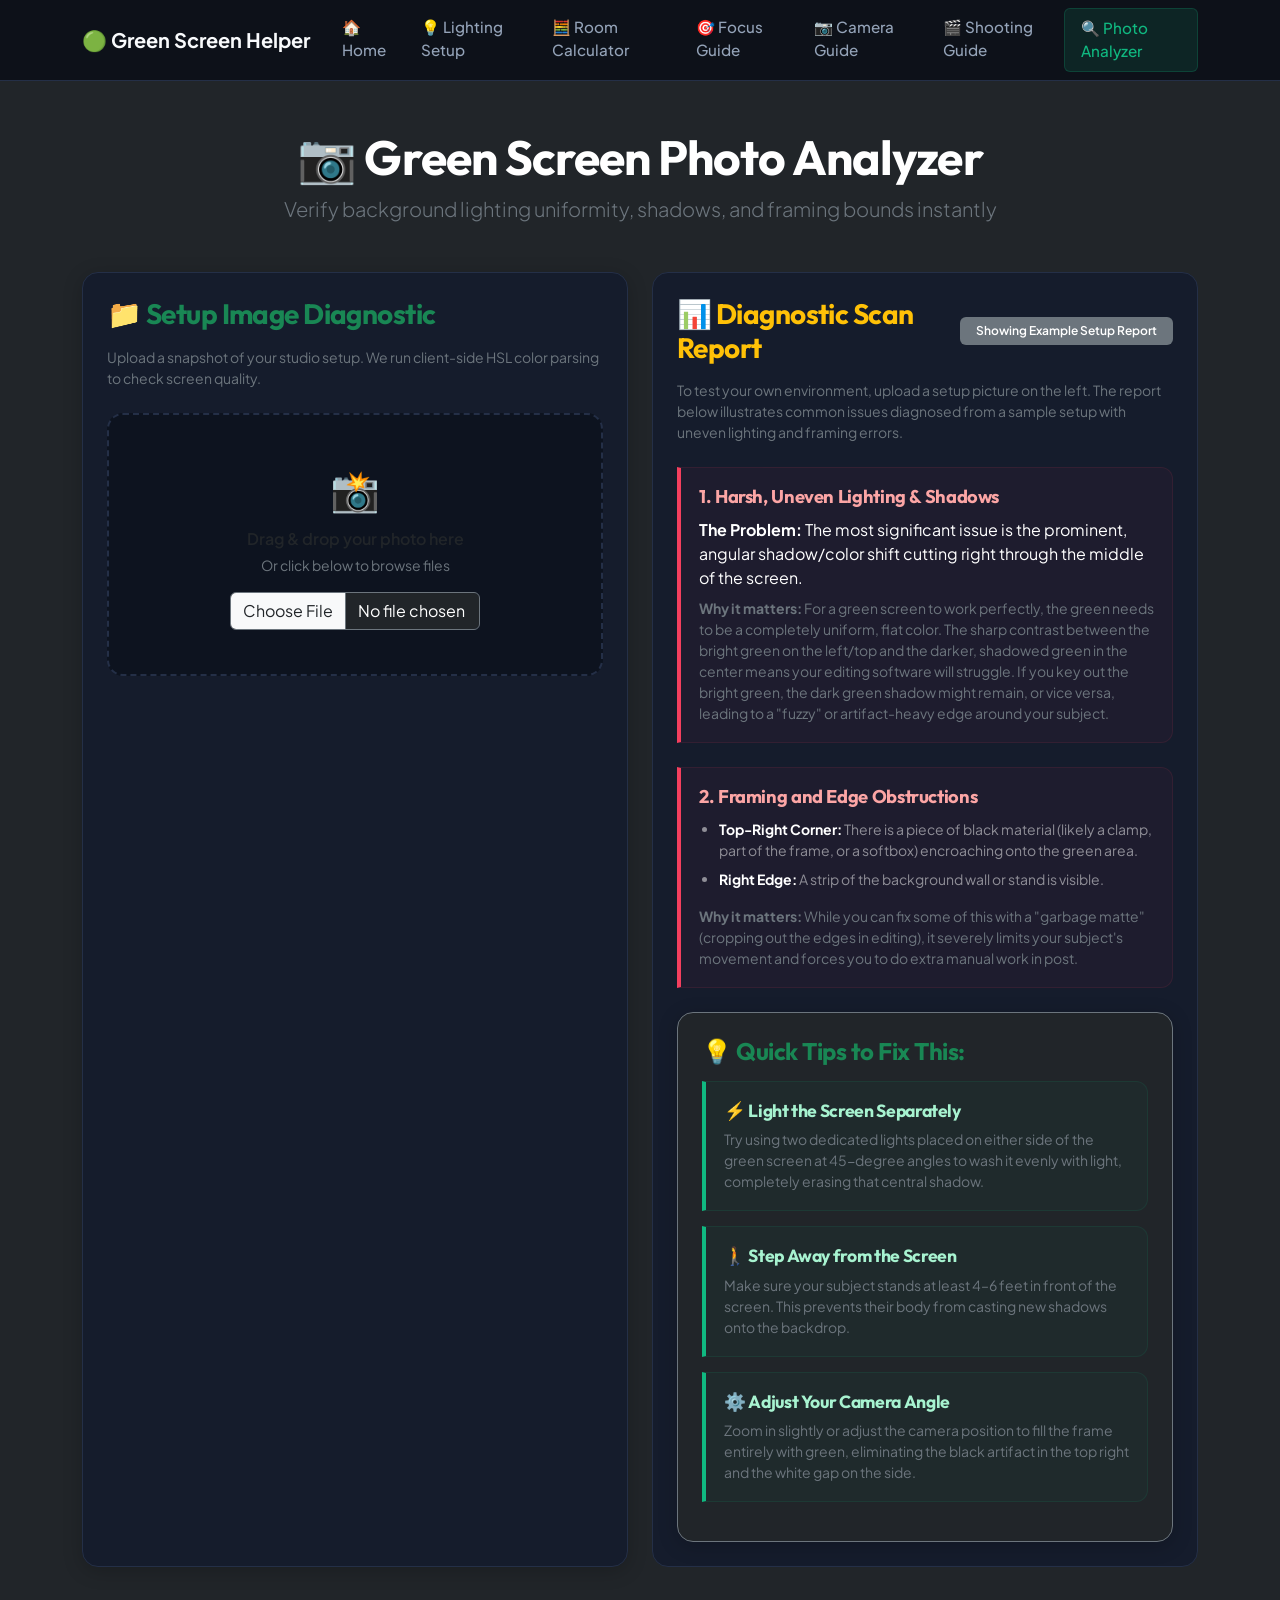
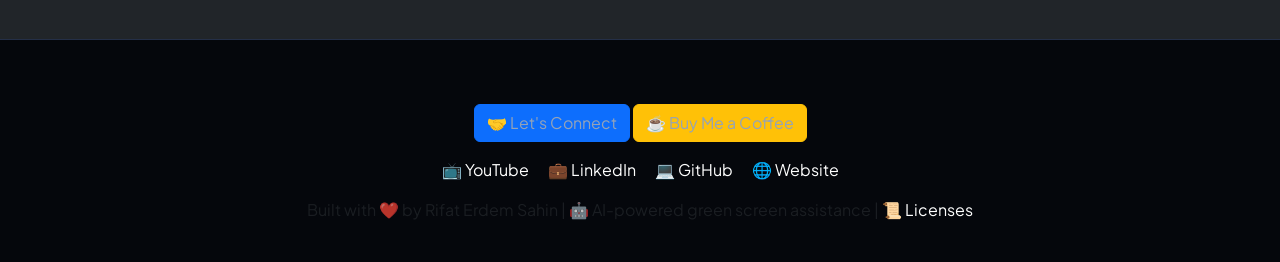
==== analyzer.html @ 289bd5f1 "feat: add separate green screen photo analyzer page with detailed diagnostic checks" ====
<!DOCTYPE html>
<html lang="en">
<head>
    <meta charset="UTF-8">
    <meta name="viewport" content="width=device-width, initial-scale=1.0">
    <title>Client-Side Green Screen Photo Analyzer | Green Screen Helper</title>
    <meta name="description" content="Upload a photo of your green screen setup. Run a client-side scan to detect wrinkles, shadows, hotspots, and framing edge obstructions with instant visual feedback and step-by-step tips.">
    <link rel="icon" type="image/svg+xml" href="favicon.svg">
    <!-- Bootstrap CSS -->
    <link href="https://cdn.jsdelivr.net/npm/bootstrap@5.3.0/dist/css/bootstrap.min.css" rel="stylesheet">
    <link rel="stylesheet" href="style.css">
    <style>
        .analyzer-preview-box {
            background: #0d131f;
            border: 2px dashed var(--border-color);
            border-radius: 16px;
            padding: 20px;
            text-align: center;
            position: relative;
            min-height: 250px;
            display: flex;
            flex-direction: column;
            justify-content: center;
            align-items: center;
            overflow: hidden;
            transition: all 0.3s ease;
        }

        .analyzer-preview-box.dragover {
            border-color: var(--primary-neon);
            background: rgba(16, 185, 129, 0.05);
        }

        #analysis-canvas {
            max-width: 100%;
            max-height: 480px;
            border-radius: 8px;
            box-shadow: 0 8px 24px rgba(0,0,0,0.5);
            display: none;
        }

        .stat-card {
            background: rgba(21, 28, 44, 0.6);
            border: 1px solid var(--border-color);
            border-radius: 12px;
            padding: 15px;
            text-align: center;
            transition: all 0.2s ease;
        }

        .stat-card:hover {
            border-color: rgba(255, 255, 255, 0.15);
        }

        .stat-value {
            font-size: 1.75rem;
            font-weight: 700;
            font-family: 'Outfit', sans-serif;
        }

        .diagnostic-card {
            background-color: var(--bg-card);
            border: 1px solid var(--border-color);
            border-radius: 16px;
            padding: 24px;
        }

        .issue-card {
            background: rgba(244, 63, 94, 0.04);
            border-left: 4px solid var(--red-neon);
            border-radius: 0 12px 12px 0;
            padding: 18px;
            margin-bottom: 24px;
            border-top: 1px solid rgba(244, 63, 94, 0.1);
            border-right: 1px solid rgba(244, 63, 94, 0.1);
            border-bottom: 1px solid rgba(244, 63, 94, 0.1);
        }

        .issue-title {
            color: #fca5a5;
            font-weight: 700;
            font-size: 1.15rem;
            margin-bottom: 10px;
        }

        .tip-card {
            background: rgba(16, 185, 129, 0.04);
            border-left: 4px solid var(--primary-neon);
            border-radius: 0 12px 12px 0;
            padding: 18px;
            margin-bottom: 15px;
            border-top: 1px solid rgba(16, 185, 129, 0.1);
            border-right: 1px solid rgba(16, 185, 129, 0.1);
            border-bottom: 1px solid rgba(16, 185, 129, 0.1);
        }

        .tip-title {
            color: #a7f3d0;
            font-weight: 700;
            font-size: 1.1rem;
            margin-bottom: 8px;
        }

        .btn-toggle-view {
            padding: 0.4rem 0.8rem;
            font-size: 0.85rem;
            font-weight: 600;
            border-radius: 6px;
            transition: all 0.2s ease;
        }

        .legend-dot {
            width: 12px;
            height: 12px;
            border-radius: 50%;
            display: inline-block;
            margin-right: 6px;
        }
    </style>
</head>
<body class="bg-dark text-white">
    <!-- Navigation Navbar -->
    <nav class="navbar navbar-expand-lg navbar-dark navbar-custom sticky-top mb-4">
        <div class="container">
            <a class="navbar-brand fw-bold" href="index.html">
                🟢 Green Screen Helper
            </a>
            <button class="navbar-toggler" type="button" data-bs-toggle="collapse" data-bs-target="#navbarNav" aria-controls="navbarNav" aria-expanded="false" aria-label="Toggle navigation">
                <span class="navbar-toggler-icon"></span>
            </button>
            <div class="collapse navbar-collapse" id="navbarNav">
                <ul class="navbar-nav ms-auto">
                    <li class="nav-item">
                        <a class="nav-link" href="index.html">🏠 Home</a>
                    </li>
                    <li class="nav-item">
                        <a class="nav-link" href="lighting.html">💡 Lighting Setup</a>
                    </li>
                    <li class="nav-item">
                        <a class="nav-link" href="calculator.html">🧮 Room Calculator</a>
                    </li>
                    <li class="nav-item">
                        <a class="nav-link" href="camera-focus-guide.html">🎯 Focus Guide</a>
                    </li>
                    <li class="nav-item">
                        <a class="nav-link" href="camera-guide.html">📷 Camera Guide</a>
                    </li>
                    <li class="nav-item">
                        <a class="nav-link" href="shooting-guide.html">🎬 Shooting Guide</a>
                    </li>
                    <li class="nav-item">
                        <a class="nav-link active" href="analyzer.html">🔍 Photo Analyzer</a>
                    </li>
                </ul>
            </div>
        </div>
    </nav>

    <div class="container my-4">
        <div class="text-center mb-5">
            <h1 class="display-5 text-success-custom fw-bold mb-2">📷 Green Screen Photo Analyzer</h1>
            <p class="lead text-secondary">Verify background lighting uniformity, shadows, and framing bounds instantly</p>
        </div>

        <div class="row g-4">
            <!-- Left Side: Interactive Upload & Canvas Viewer -->
            <div class="col-lg-6">
                <div class="card card-custom p-4 h-100">
                    <h3 class="mb-3 text-success">📁 Setup Image Diagnostic</h3>
                    <p class="text-secondary small mb-4">Upload a snapshot of your studio setup. We run client-side HSL color parsing to check screen quality.</p>
                    
                    <!-- File Drag Area -->
                    <div class="analyzer-preview-box mb-3" id="drop-zone">
                        <div id="upload-placeholder" class="text-center p-4">
                            <span class="fs-1 d-block mb-2">📸</span>
                            <span class="d-block fw-semibold mb-1">Drag & drop your photo here</span>
                            <span class="text-secondary small d-block mb-3">Or click below to browse files</span>
                            <input class="form-control bg-dark text-white border-secondary" type="file" id="image-upload" accept="image/*" style="max-width: 250px; margin: 0 auto;">
                        </div>
                        <canvas id="analysis-canvas"></canvas>
                    </div>

                    <!-- Canvas Toggle controls -->
                    <div id="view-controls" class="d-flex justify-content-between align-items-center mb-4 p-2 bg-dark rounded border border-secondary" style="display: none !important;">
                        <span class="small text-secondary fw-semibold ps-2">Visualizer View Mode:</span>
                        <div>
                            <button class="btn btn-outline-success btn-toggle-view me-2 active" id="btn-show-overlay">🟢 Diagnostic Heatmap</button>
                            <button class="btn btn-outline-secondary btn-toggle-view" id="btn-show-original">🖼️ Raw Photo</button>
                        </div>
                    </div>

                    <!-- Map Overlay Legend -->
                    <div id="analysis-legend" class="p-3 mb-4 bg-dark rounded border border-secondary" style="display: none;">
                        <h6 class="small fw-bold text-secondary mb-2">Heatmap Overlay Legend:</h6>
                        <div class="row g-2 text-start small">
                            <div class="col-6">
                                <span class="legend-dot" style="background-color: rgba(16, 185, 129, 0.85);"></span>
                                <span>Ideal Green Screen Zone</span>
                            </div>
                            <div class="col-6">
                                <span class="legend-dot" style="background-color: #f43f5e;"></span>
                                <span>Hotspot (Overexposure)</span>
                            </div>
                            <div class="col-12">
                                <span class="legend-dot" style="background-color: #0ea5e9;"></span>
                                <span>Shadow / Wrinkle / Folds</span>
                            </div>
                        </div>
                    </div>

                    <!-- Diagnostic Numeric Cards -->
                    <div id="analysis-stats" class="row g-3" style="display: none;">
                        <div class="col-6 col-md-3">
                            <div class="stat-card">
                                <span class="d-block text-secondary small mb-1">Uniformity</span>
                                <span class="stat-value text-success" id="stat-uniformity">-%</span>
                            </div>
                        </div>
                        <div class="col-6 col-md-3">
                            <div class="stat-card">
                                <span class="d-block text-secondary small mb-1">Hotspots</span>
                                <span class="stat-value text-warning" id="stat-hotspots">-%</span>
                            </div>
                        </div>
                        <div class="col-6 col-md-3">
                            <div class="stat-card">
                                <span class="d-block text-secondary small mb-1">Shadows</span>
                                <span class="stat-value text-danger" id="stat-shadows">-%</span>
                            </div>
                        </div>
                        <div class="col-6 col-md-3">
                            <div class="stat-card">
                                <span class="d-block text-secondary small mb-1">Obstructions</span>
                                <span class="stat-value text-info" id="stat-edges">No</span>
                            </div>
                        </div>
                    </div>
                </div>
            </div>

            <!-- Right Side: Detailed Diagnostic Panel -->
            <div class="col-lg-6">
                <div class="diagnostic-card h-100">
                    <div class="d-flex justify-content-between align-items-center mb-3">
                        <h3 class="mb-0 text-warning">📊 Diagnostic Scan Report</h3>
                        <span class="badge bg-secondary px-3 py-2 fw-semibold" id="report-type-badge">Showing Example Setup Report</span>
                    </div>
                    
                    <p class="text-secondary small mb-4" id="report-status-desc">
                        To test your own environment, upload a setup picture on the left. The report below illustrates common issues diagnosed from a sample setup with uneven lighting and framing errors.
                    </p>

                    <!-- Analysis Output Container -->
                    <div id="report-output">
                        <!-- 1. Lighting Issues Section -->
                        <div class="issue-card" id="issue-lighting-container">
                            <h4 class="issue-title">1. Harsh, Uneven Lighting & Shadows</h4>
                            <p class="mb-2"><strong>The Problem:</strong> <span id="issue-lighting-desc">The most significant issue is the prominent, angular shadow/color shift cutting right through the middle of the screen.</span></p>
                            <p class="mb-0 text-secondary small">
                                <strong>Why it matters:</strong> For a green screen to work perfectly, the green needs to be a completely uniform, flat color. The sharp contrast between the bright green on the left/top and the darker, shadowed green in the center means your editing software will struggle. If you key out the bright green, the dark green shadow might remain, or vice versa, leading to a "fuzzy" or artifact-heavy edge around your subject.
                            </p>
                        </div>

                        <!-- 2. Framing & Edge Issues Section -->
                        <div class="issue-card" id="issue-framing-container">
                            <h4 class="issue-title">2. Framing and Edge Obstructions</h4>
                            <ul class="mb-3 small text-white-50" style="padding-left: 1.25rem;" id="issue-framing-list">
                                <li class="mb-2"><strong class="text-white">Top-Right Corner:</strong> There is a piece of black material (likely a clamp, part of the frame, or a softbox) encroaching onto the green area.</li>
                                <li><strong class="text-white">Right Edge:</strong> A strip of the background wall or stand is visible.</li>
                            </ul>
                            <p class="mb-0 text-secondary small">
                                <strong>Why it matters:</strong> While you can fix some of this with a "garbage matte" (cropping out the edges in editing), it severely limits your subject's movement and forces you to do extra manual work in post.
                            </p>
                        </div>

                        <!-- 3. Corrective Tips Section -->
                        <div class="card card-custom p-4 bg-dark border-secondary">
                            <h4 class="text-success mb-3">💡 Quick Tips to Fix This:</h4>
                            
                            <div class="tip-card">
                                <h5 class="tip-title">⚡ Light the Screen Separately</h5>
                                <p class="mb-0 text-secondary small">
                                    Try using two dedicated lights placed on either side of the green screen at 45-degree angles to wash it evenly with light, completely erasing that central shadow.
                                </p>
                            </div>

                            <div class="tip-card">
                                <h5 class="tip-title">🚶 Step Away from the Screen</h5>
                                <p class="mb-0 text-secondary small">
                                    Make sure your subject stands at least 4–6 feet in front of the screen. This prevents their body from casting new shadows onto the backdrop.
                                </p>
                            </div>

                            <div class="tip-card">
                                <h5 class="tip-title">⚙️ Adjust Your Camera Angle</h5>
                                <p class="mb-0 text-secondary small">
                                    Zoom in slightly or adjust the camera position to fill the frame entirely with green, eliminating the black artifact in the top right and the white gap on the side.
                                </p>
                            </div>
                        </div>
                    </div>
                </div>
            </div>
        </div>
    </div>

    <!-- Footer -->
    <footer class="footer-custom mt-5">
        <div class="container text-center">
            <div class="support-buttons my-3">
                <a href="https://www.linkedin.com/in/rifaterdemsahin/" target="_blank" class="btn btn-primary">🤝 Let's Connect</a>
                <a href="https://buymeacoffee.com/rifaterdemsahin" target="_blank" class="btn btn-warning">☕ Buy Me a Coffee</a>
            </div>
            <div class="social-links my-3">
                <a href="https://www.youtube.com/@RifatErdemSahin" target="_blank" class="social-link text-white mx-2">📺 YouTube</a>
                <a href="https://www.linkedin.com/in/rifaterdemsahin/" target="_blank" class="social-link text-white mx-2">💼 LinkedIn</a>
                <a href="https://github.com/rifaterdemsahin/" target="_blank" class="social-link text-white mx-2">💻 GitHub</a>
                <a href="https://hello.rifaterdemsahin.com" target="_blank" class="social-link text-white mx-2">🌐 Website</a>
            </div>
            <p class="text-muted">Built with ❤️ by Rifat Erdem Sahin | 🤖 AI-powered green screen assistance | <a href="licenses.html" class="text-white">📜 Licenses</a></p>
        </div>
    </footer>

    <!-- Bootstrap JS -->
    <script src="https://cdn.jsdelivr.net/npm/bootstrap@5.3.0/dist/js/bootstrap.bundle.min.js"></script>

    <script>
        const dropZone = document.getElementById('drop-zone');
        const imageUpload = document.getElementById('image-upload');
        const canvas = document.getElementById('analysis-canvas');
        const placeholder = document.getElementById('upload-placeholder');
        
        const viewControls = document.getElementById('view-controls');
        const btnShowOverlay = document.getElementById('btn-show-overlay');
        const btnShowOriginal = document.getElementById('btn-show-original');
        const legendContainer = document.getElementById('analysis-legend');
        const statsContainer = document.getElementById('analysis-stats');

        const statUniformity = document.getElementById('stat-uniformity');
        const statHotspots = document.getElementById('stat-hotspots');
        const statShadows = document.getElementById('stat-shadows');
        const statEdges = document.getElementById('stat-edges');

        const reportTypeBadge = document.getElementById('report-type-badge');
        const reportStatusDesc = document.getElementById('report-status-desc');
        const issueLightingContainer = document.getElementById('issue-lighting-container');
        const issueLightingDesc = document.getElementById('issue-lighting-desc');
        const issueFramingContainer = document.getElementById('issue-framing-container');
        const issueFramingList = document.getElementById('issue-framing-list');

        let rawImage = null; // Store original uploaded Image object
        let heatmapImageData = null; // Store computed heatmap pixels
        let originalImageData = null; // Store computed original pixels
        let activeViewMode = 'overlay'; // 'overlay' or 'original'

        // Drag & Drop event bindings
        ['dragenter', 'dragover'].forEach(eventName => {
            dropZone.addEventListener(eventName, (e) => {
                e.preventDefault();
                dropZone.classList.add('dragover');
            }, false);
        });

        ['dragleave', 'drop'].forEach(eventName => {
            dropZone.addEventListener(eventName, (e) => {
                e.preventDefault();
                dropZone.classList.remove('dragover');
            }, false);
        });

        dropZone.addEventListener('drop', (e) => {
            const dt = e.dataTransfer;
            const files = dt.files;
            if (files.length > 0) {
                imageUpload.files = files;
                handleImageFile(files[0]);
            }
        });

        imageUpload.addEventListener('change', (e) => {
            if (e.target.files.length > 0) {
                handleImageFile(e.target.files[0]);
            }
        });

        function handleImageFile(file) {
            if (!file) return;
            const reader = new FileReader();
            reader.onload = function(event) {
                rawImage = new Image();
                rawImage.onload = function() {
                    processUploadedImage();
                };
                rawImage.src = event.target.result;
            };
            reader.readAsDataURL(file);
        }

        function processUploadedImage() {
            // Setup canvas size, downscale if too large
            const maxDimension = 650;
            let width = rawImage.width;
            let height = rawImage.height;
            
            if (width > maxDimension || height > maxDimension) {
                if (width > height) {
                    height = Math.round((height * maxDimension) / width);
                    width = maxDimension;
                } else {
                    width = Math.round((width * maxDimension) / height);
                    height = maxDimension;
                }
            }

            canvas.width = width;
            canvas.height = height;
            
            const ctx = canvas.getContext('2d');
            ctx.drawImage(rawImage, 0, 0, width, height);

            // Fetch and clone image pixels
            const imgDataOrig = ctx.getImageData(0, 0, width, height);
            originalImageData = imgDataOrig;
            
            const imgDataOverlay = ctx.getImageData(0, 0, width, height);
            const data = imgDataOverlay.data;

            let totalGreenPixels = 0;
            let shadowsCount = 0;
            let hotspotsCount = 0;
            let goodGreenCount = 0;
            let greenBrightnesses = [];

            // Border analysis pixel grids
            let topRightObstruction = 0;
            let rightEdgeObstruction = 0;
            let leftEdgeObstruction = 0;
            let topEdgeObstruction = 0;

            let trTotal = 0, rTotal = 0, lTotal = 0, tTotal = 0;

            for (let y = 0; y < height; y++) {
                for (let x = 0; x < width; x++) {
                    const idx = (y * width + x) * 4;
                    const r = data[idx];
                    const g = data[idx+1];
                    const b = data[idx+2];

                    const rNorm = r / 255;
                    const gNorm = g / 255;
                    const bNorm = b / 255;

                    const max = Math.max(rNorm, gNorm, bNorm);
                    const min = Math.min(rNorm, gNorm, bNorm);
                    let h, s, l = (max + min) / 2;

                    if (max === min) {
                        h = s = 0;
                    } else {
                        const d = max - min;
                        s = l > 0.5 ? d / (2 - max - min) : d / (max + min);
                        switch (max) {
                            case rNorm: h = (gNorm - bNorm) / d + (gNorm < bNorm ? 6 : 0); break;
                            case gNorm: h = (bNorm - rNorm) / d + 2; break;
                            case bNorm: h = (rNorm - gNorm) / d + 4; break;
                        }
                        h /= 6;
                    }

                    const hueDegrees = h * 360;
                    const isGreen = hueDegrees >= 80 && hueDegrees <= 165 && s > 0.15;

                    // Grid border checks for edge obstructions
                    // 1. Top-Right Corner (X > 80%, Y < 20%)
                    if (x > width * 0.8 && y < height * 0.20) {
                        trTotal++;
                        if (!isGreen || l < 0.22 || l > 0.85) topRightObstruction++;
                    }
                    // 2. Right Edge (X > 94%, Y between 10% and 90%)
                    if (x > width * 0.94 && y >= height * 0.1 && y <= height * 0.9) {
                        rTotal++;
                        if (!isGreen) rightEdgeObstruction++;
                    }
                    // 3. Left Edge (X < 6%, Y between 10% and 90%)
                    if (x < width * 0.06 && y >= height * 0.1 && y <= height * 0.9) {
                        lTotal++;
                        if (!isGreen) leftEdgeObstruction++;
                    }
                    // 4. Top Edge (Y < 6%, X between 10% and 90%)
                    if (y < height * 0.06 && x >= width * 0.1 && x <= width * 0.9) {
                        tTotal++;
                        if (!isGreen) topEdgeObstruction++;
                    }

                    if (isGreen) {
                        totalGreenPixels++;
                        greenBrightnesses.push(l * 100);

                        if (l < 0.28) {
                            shadowsCount++;
                            // Blue overlay highlight
                            data[idx] = 14;
                            data[idx+1] = 165;
                            data[idx+2] = 233;
                        } else if (l > 0.82 || s < 0.25) {
                            hotspotsCount++;
                            // Red overlay highlight
                            data[idx] = 244;
                            data[idx+1] = 63;
                            data[idx+2] = 94;
                        } else {
                            goodGreenCount++;
                            // Green wash overlay
                            data[idx] = Math.round(r * 0.4);
                            data[idx+1] = Math.round(g * 1.3);
                            data[idx+2] = Math.round(b * 0.4);
                        }
                    }
                }
            }

            heatmapImageData = imgDataOverlay;
            renderCanvasView();

            // Reveal analysis interface cards
            placeholder.style.display = 'none';
            canvas.style.display = 'block';
            viewControls.style.setAttribute('style', 'display: flex !important;');
            legendContainer.style.display = 'block';
            statsContainer.style.display = 'flex';

            // Generate diagnostic output scores
            if (totalGreenPixels > 0) {
                const shadowPct = Math.round((shadowsCount / totalGreenPixels) * 100);
                const hotspotPct = Math.round((hotspotsCount / totalGreenPixels) * 100);

                const meanBrightness = greenBrightnesses.reduce((a,b)=>a+b, 0) / greenBrightnesses.length;
                const variance = greenBrightnesses.reduce((a,b)=>a + Math.pow(b - meanBrightness, 2), 0) / greenBrightnesses.length;
                const stdDev = Math.sqrt(variance);

                let uniformityScore = Math.round(100 - (stdDev * 3));
                uniformityScore = Math.max(10, Math.min(100, uniformityScore));

                statUniformity.textContent = uniformityScore + '%';
                statHotspots.textContent = hotspotPct + '%';
                statShadows.textContent = shadowPct + '%';

                // Check edge ratios
                const isTrBlocked = trTotal > 0 && (topRightObstruction / trTotal) > 0.25;
                const isRBlocked = rTotal > 0 && (rightEdgeObstruction / rTotal) > 0.25;
                const isLBlocked = lTotal > 0 && (leftEdgeObstruction / lTotal) > 0.25;
                const isTBlocked = tTotal > 0 && (topEdgeObstruction / tTotal) > 0.25;

                const hasObstruction = isTrBlocked || isRBlocked || isLBlocked || isTBlocked;
                statEdges.textContent = hasObstruction ? "Yes" : "No";
                statEdges.className = hasObstruction ? "stat-value text-danger" : "stat-value text-success";

                // Generate real-time reports matching the user specifications
                reportTypeBadge.textContent = "Live Image Scan Complete";
                reportTypeBadge.className = "badge bg-success px-3 py-2 fw-semibold";
                reportStatusDesc.textContent = "Diagnostic results computed successfully. Below are the key issues identified in your green screen setup photo.";

                // 1. Lighting diagnostic text injection
                if (uniformityScore < 85 || shadowPct > 10 || hotspotPct > 5) {
                    issueLightingContainer.style.display = 'block';
                    let lightingProblem = "";
                    if (shadowPct > 15 && uniformityScore < 75) {
                        lightingProblem = "The scan detected strong shadows and folds (marked in Blue) causing uneven luminance across the backdrop.";
                    } else if (hotspotPct > 8) {
                        lightingProblem = "There are significant bright hotspots (marked in Red) where light is concentrated too intensely, washing out the chroma saturation.";
                    } else {
                        lightingProblem = "The screen is lit unevenly, creating a noticeable gradient from bright regions to dark shadows.";
                    }
                    issueLightingDesc.textContent = lightingProblem;
                } else {
                    issueLightingContainer.style.display = 'none';
                }

                // 2. Framing edge diagnostic list injection
                if (hasObstruction) {
                    issueFramingContainer.style.display = 'block';
                    let listHtml = "";
                    if (isTrBlocked) {
                        listHtml += `<li class="mb-2"><strong class="text-white">Top-Right Corner:</strong> There is a piece of dark material (likely a clamp, part of the frame, or a softbox) encroaching onto the green area.</li>`;
                    }
                    if (isRBlocked) {
                        listHtml += `<li class="mb-2"><strong class="text-white">Right Edge:</strong> A strip of the background wall, door, or stand is visible.</li>`;
                    }
                    if (isLBlocked) {
                        listHtml += `<li class="mb-2"><strong class="text-white">Left Edge:</strong> The side wall or support pillar is visible inside the camera bounds.</li>`;
                    }
                    if (isTBlocked) {
                        listHtml += `<li><strong class="text-white">Top Edge:</strong> The backdrop crossbar or support rack is encroaching into the frame.</li>`;
                    }
                    issueFramingList.innerHTML = listHtml;
                } else {
                    issueFramingContainer.style.display = 'none';
                }

                // Fallback for a perfect image
                if (uniformityScore >= 85 && shadowPct <= 10 && hotspotPct <= 5 && !hasObstruction) {
                    reportStatusDesc.innerHTML = `<span class="text-success fw-bold">⭐ Perfect Green Screen Quality!</span> No critical lighting issues or edge obstructions detected in this snapshot. The setup is ready for keying.`;
                    
                    // Show a summary card instead of warnings
                    issueLightingContainer.style.display = 'block';
                    issueLightingContainer.className = "issue-card bg-success bg-opacity-10 border-success";
                    issueLightingContainer.querySelector('h4').textContent = "Excellent Lighting Uniformity";
                    issueLightingContainer.querySelector('h4').className = "text-success fw-bold";
                    issueLightingDesc.textContent = "The lighting is flat and uniform. There are zero significant hotspots or wrinkles. The camera framing is fully centered inside the green backdrop.";
                } else {
                    // Reset styling in case it was a perfect layout previously
                    issueLightingContainer.className = "issue-card";
                    issueLightingContainer.querySelector('h4').textContent = "1. Harsh, Uneven Lighting & Shadows";
                    issueLightingContainer.querySelector('h4').className = "issue-title";
                }
            }
        }

        function renderCanvasView() {
            if (!canvas || !originalImageData || !heatmapImageData) return;
            const ctx = canvas.getContext('2d');
            if (activeViewMode === 'overlay') {
                ctx.putImageData(heatmapImageData, 0, 0);
            } else {
                ctx.putImageData(originalImageData, 0, 0);
            }
        }

        // View Mode Event Toggles
        btnShowOverlay.addEventListener('click', () => {
            activeViewMode = 'overlay';
            btnShowOverlay.classList.add('active');
            btnShowOriginal.classList.remove('active');
            renderCanvasView();
        });

        btnShowOriginal.addEventListener('click', () => {
            activeViewMode = 'original';
            btnShowOriginal.classList.add('active');
            btnShowOverlay.classList.remove('active');
            renderCanvasView();
        });
    </script>
</body>
</html>
---- style.css ----
@import url('https://fonts.googleapis.com/css2?family=Outfit:wght@300;400;500;600;700;800&family=Plus+Jakarta+Sans:wght@300;400;500;600;700;800&display=swap');

:root {
    --bg-dark: #090d16;
    --bg-card: #151c2c;
    --border-color: #242f47;
    --text-primary: #f8fafc;
    --text-secondary: #94a3b8;
    --primary-neon: #10b981;
    --primary-glow: rgba(16, 185, 129, 0.2);
    --blue-neon: #0ea5e9;
    --purple-neon: #a855f7;
    --yellow-neon: #eab308;
    --red-neon: #f43f5e;
}

body {
    background-color: var(--bg-dark);
    color: var(--text-primary);
    font-family: 'Plus Jakarta Sans', -apple-system, BlinkMacSystemFont, "Segoe UI", Roboto, sans-serif;
    min-height: 100vh;
    display: flex;
    flex-direction: column;
}

/* Typography */
h1, h2, h3, h4, h5, h6 {
    font-family: 'Outfit', sans-serif;
    font-weight: 700;
    letter-spacing: -0.02em;
}

/* Glassmorphism Navbar */
.navbar-custom {
    background: rgba(9, 13, 22, 0.8) !important;
    backdrop-filter: blur(12px);
    -webkit-backdrop-filter: blur(12px);
    border-bottom: 1px solid var(--border-color);
    transition: all 0.3s ease;
}

.navbar-custom .navbar-brand {
    font-size: 1.25rem;
    color: var(--text-primary) !important;
    transition: transform 0.2s ease;
}

.navbar-custom .navbar-brand:hover {
    transform: scale(1.02);
}

.navbar-custom .nav-link {
    color: var(--text-secondary) !important;
    font-weight: 500;
    font-size: 0.95rem;
    padding: 0.5rem 1rem !important;
    border-radius: 6px;
    transition: all 0.2s ease;
}

.navbar-custom .nav-link:hover {
    color: var(--primary-neon) !important;
    background: rgba(16, 185, 129, 0.08);
}

.navbar-custom .nav-link.active {
    color: var(--primary-neon) !important;
    background: rgba(16, 185, 129, 0.12);
    border: 1px solid rgba(16, 185, 129, 0.2);
}

/* Custom Cards & Sections */
.card-custom {
    background-color: var(--bg-card);
    border: 1px solid var(--border-color);
    border-radius: 16px;
    transition: all 0.3s cubic-bezier(0.4, 0, 0.2, 1);
    box-shadow: 0 4px 20px rgba(0, 0, 0, 0.2);
}

.card-custom:hover {
    border-color: rgba(16, 185, 129, 0.4);
    box-shadow: 0 10px 30px rgba(16, 185, 129, 0.08);
    transform: translateY(-2px);
}

.video-container {
    border: 2px solid var(--border-color);
    border-radius: 12px;
    overflow: hidden;
    box-shadow: 0 10px 30px rgba(0,0,0,0.5);
    background: #000;
}

canvas {
    pointer-events: none;
}

.btn-custom-primary {
    background: linear-gradient(135deg, #10b981 0%, #059669 100%);
    border: none;
    color: white;
    font-weight: 600;
    padding: 0.6rem 1.2rem;
    border-radius: 8px;
    transition: all 0.2s ease;
}

.btn-custom-primary:hover {
    transform: translateY(-1px);
    box-shadow: 0 4px 12px rgba(16, 185, 129, 0.35);
}

.btn-custom-secondary {
    background: rgba(255, 255, 255, 0.05);
    border: 1px solid var(--border-color);
    color: var(--text-primary);
    font-weight: 500;
    padding: 0.6rem 1.2rem;
    border-radius: 8px;
    transition: all 0.2s ease;
}

.btn-custom-secondary:hover {
    background: rgba(255, 255, 255, 0.1);
    border-color: var(--text-secondary);
}

/* Footer Section */
.footer-custom {
    background-color: #05070c;
    border-top: 1px solid var(--border-color);
    padding: 3rem 0 1.5rem;
    margin-top: auto;
}

.footer-custom a {
    color: var(--text-secondary);
    text-decoration: none;
    transition: color 0.2s;
}

.footer-custom a:hover {
    color: var(--primary-neon);
}

/* Interactive Simulator Elements */
.room-wall {
    stroke: var(--border-color);
    stroke-width: 3;
    fill: #0d131f;
}

.beam-path {
    transition: opacity 0.3s ease;
}

.light-bulb {
    cursor: pointer;
    transition: all 0.3s ease;
}

.light-bulb:hover {
    filter: drop-shadow(0px 0px 8px var(--yellow-neon));
}

.active-light {
    filter: drop-shadow(0px 0px 12px var(--yellow-neon));
}

/* Switch Controls */
.form-check-input:checked {
    background-color: var(--primary-neon);
    border-color: var(--primary-neon);
}
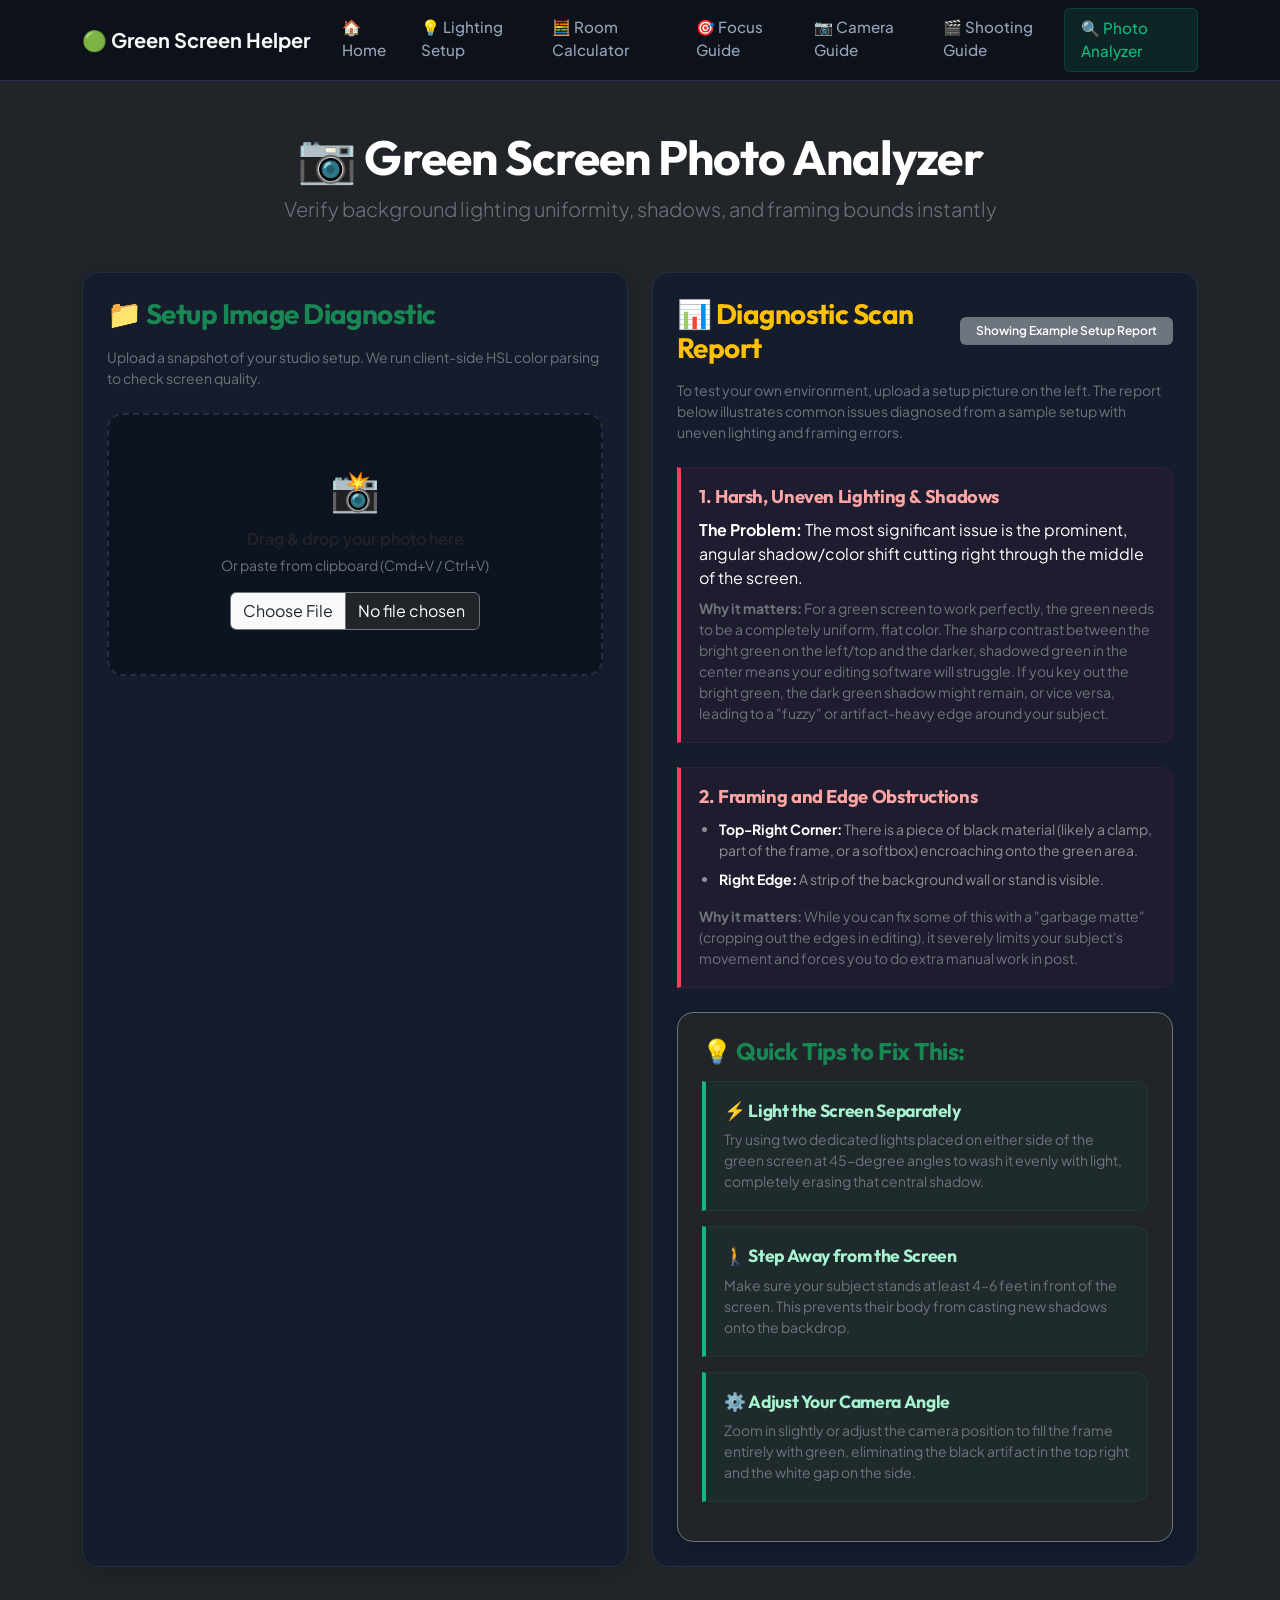
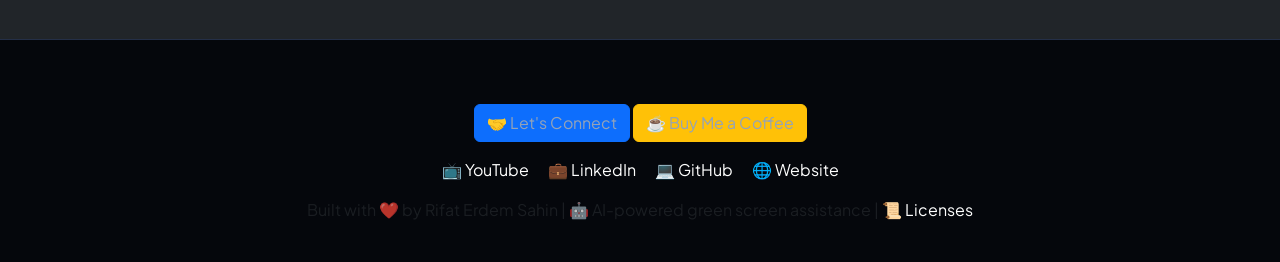
==== commit f316d0ce: "feat: implement clipboard paste and visual canvas markers on photo analyzer" ====
--- a/analyzer.html
+++ b/analyzer.html
@@ -174,7 +174,7 @@
                         <div id="upload-placeholder" class="text-center p-4">
                             <span class="fs-1 d-block mb-2">📸</span>
                             <span class="d-block fw-semibold mb-1">Drag & drop your photo here</span>
-                            <span class="text-secondary small d-block mb-3">Or click below to browse files</span>
+                            <span class="text-secondary small d-block mb-3">Or paste from clipboard (Cmd+V / Ctrl+V)</span>
                             <input class="form-control bg-dark text-white border-secondary" type="file" id="image-upload" accept="image/*" style="max-width: 250px; margin: 0 auto;">
                         </div>
                         <canvas id="analysis-canvas"></canvas>
@@ -352,6 +352,23 @@
         let heatmapImageData = null; // Store computed heatmap pixels
         let originalImageData = null; // Store computed original pixels
         let activeViewMode = 'overlay'; // 'overlay' or 'original'
+        let issueMarkers = []; // Dynamic markers pointing to problem locations
+
+        // Global Paste Event Listener
+        window.addEventListener('paste', (e) => {
+            const items = e.clipboardData.items;
+            for (let i = 0; i < items.length; i++) {
+                if (items[i].type.indexOf('image') !== -1) {
+                    const blob = items[i].getAsFile();
+                    handleImageFile(blob);
+                    
+                    // Provide visual feedback for pasting
+                    reportTypeBadge.textContent = "Clipboard Image Pasted";
+                    reportTypeBadge.className = "badge bg-info px-3 py-2 fw-semibold";
+                    break;
+                }
+            }
+        });
 
         // Drag & Drop event bindings
         ['dragenter', 'dragover'].forEach(eventName => {
@@ -439,6 +456,22 @@
 
             let trTotal = 0, rTotal = 0, lTotal = 0, tTotal = 0;
 
+            // Reset dynamic issue location markers
+            issueMarkers = [];
+
+            // Initialize 10x10 grids for spatial clustering of bad points
+            const cols = 10;
+            const rows = 10;
+            const grid = Array.from({ length: cols }, () => 
+                Array.from({ length: rows }, () => ({
+                    shadowCount: 0,
+                    hotspotCount: 0,
+                    pixelCount: 0,
+                    sumX: 0,
+                    sumY: 0
+                }))
+            );
+
             for (let y = 0; y < height; y++) {
                 for (let x = 0; x < width; x++) {
                     const idx = (y * width + x) * 4;
@@ -492,6 +525,14 @@
                         if (!isGreen) topEdgeObstruction++;
                     }
 
+                    // Determine grid cell index to plot coordinates
+                    const cellX = Math.floor(x / (width / cols));
+                    const cellY = Math.floor(y / (height / rows));
+                    const clampedCX = Math.max(0, Math.min(cols - 1, cellX));
+                    const clampedCY = Math.max(0, Math.min(rows - 1, cellY));
+                    const cell = grid[clampedCX][clampedCY];
+                    cell.pixelCount++;
+
                     if (isGreen) {
                         totalGreenPixels++;
                         greenBrightnesses.push(l * 100);
@@ -502,12 +543,20 @@
                             data[idx] = 14;
                             data[idx+1] = 165;
                             data[idx+2] = 233;
+
+                            cell.shadowCount++;
+                            cell.sumX += x;
+                            cell.sumY += y;
                         } else if (l > 0.82 || s < 0.25) {
                             hotspotsCount++;
                             // Red overlay highlight
                             data[idx] = 244;
                             data[idx+1] = 63;
                             data[idx+2] = 94;
+
+                            cell.hotspotCount++;
+                            cell.sumX += x;
+                            cell.sumY += y;
                         } else {
                             goodGreenCount++;
                             // Green wash overlay
@@ -519,6 +568,38 @@
                 }
             }
 
+            // Evaluate grid cells for cluster markers
+            for (let cx = 0; cx < cols; cx++) {
+                for (let cy = 0; cy < rows; cy++) {
+                    const cell = grid[cx][cy];
+                    if (cell.pixelCount === 0) continue;
+                    
+                    // Highlight sections where shadows/creases exceed 18% of the cell
+                    if (cell.shadowCount / cell.pixelCount > 0.18) {
+                        const avgX = cell.sumX / cell.shadowCount;
+                        const avgY = cell.sumY / cell.shadowCount;
+                        issueMarkers.push({
+                            x: avgX,
+                            y: avgY,
+                            type: 'shadow',
+                            label: 'Shadow / Crease'
+                        });
+                    }
+
+                    // Highlight sections where hotspots exceed 18% of the cell
+                    if (cell.hotspotCount / cell.pixelCount > 0.18) {
+                        const avgX = cell.sumX / cell.hotspotCount;
+                        const avgY = cell.sumY / cell.hotspotCount;
+                        issueMarkers.push({
+                            x: avgX,
+                            y: avgY,
+                            type: 'hotspot',
+                            label: 'Hotspot / Bright'
+                        });
+                    }
+                }
+            }
+
             heatmapImageData = imgDataOverlay;
             renderCanvasView();
 
@@ -551,9 +632,26 @@
                 const isLBlocked = lTotal > 0 && (leftEdgeObstruction / lTotal) > 0.25;
                 const isTBlocked = tTotal > 0 && (topEdgeObstruction / tTotal) > 0.25;
 
+                // Add corner/edge obstruction markers
+                if (isTrBlocked) {
+                    issueMarkers.push({ x: width * 0.9, y: height * 0.1, type: 'obstruction', label: 'Top-Right Clamp' });
+                }
+                if (isRBlocked) {
+                    issueMarkers.push({ x: width * 0.97, y: height * 0.5, type: 'obstruction', label: 'Right Stand' });
+                }
+                if (isLBlocked) {
+                    issueMarkers.push({ x: width * 0.03, y: height * 0.5, type: 'obstruction', label: 'Left Stand' });
+                }
+                if (isTBlocked) {
+                    issueMarkers.push({ x: width * 0.5, y: height * 0.03, type: 'obstruction', label: 'Top Crossbar' });
+                }
+
                 const hasObstruction = isTrBlocked || isRBlocked || isLBlocked || isTBlocked;
                 statEdges.textContent = hasObstruction ? "Yes" : "No";
                 statEdges.className = hasObstruction ? "stat-value text-danger" : "stat-value text-success";
+
+                // Regenerate markers for edges if they exist
+                renderCanvasView();
 
                 // Generate real-time reports matching the user specifications
                 reportTypeBadge.textContent = "Live Image Scan Complete";
@@ -616,6 +714,79 @@
             }
         }
 
+        function drawDiagnosticMarkers(ctx) {
+            if (!issueMarkers || issueMarkers.length === 0) return;
+            
+            issueMarkers.forEach(marker => {
+                let color = '#22c55e'; // default green
+                if (marker.type === 'shadow') {
+                    color = '#0ea5e9'; // Blue shadow color
+                } else if (marker.type === 'hotspot') {
+                    color = '#f43f5e'; // Red hotspot color
+                } else if (marker.type === 'obstruction') {
+                    color = '#eab308'; // Yellow obstruction color
+                }
+
+                // Draw outer glowing circle
+                ctx.beginPath();
+                ctx.arc(marker.x, marker.y, 16, 0, 2 * Math.PI);
+                ctx.strokeStyle = color;
+                ctx.lineWidth = 2.5;
+                ctx.shadowColor = color;
+                ctx.shadowBlur = 8;
+                ctx.stroke();
+
+                // Reset shadow blur
+                ctx.shadowBlur = 0;
+
+                // Draw center pulse circle
+                ctx.beginPath();
+                ctx.arc(marker.x, marker.y, 4, 0, 2 * Math.PI);
+                ctx.fillStyle = color;
+                ctx.fill();
+
+                // Draw connecting dashed line down to badge label
+                ctx.beginPath();
+                ctx.setLineDash([2, 2]);
+                ctx.moveTo(marker.x, marker.y + 4);
+                ctx.lineTo(marker.x, marker.y + 16);
+                ctx.strokeStyle = color;
+                ctx.lineWidth = 1.5;
+                ctx.stroke();
+                ctx.setLineDash([]); // clear dash
+
+                // Draw Label Pill
+                ctx.font = 'bold 9px monospace';
+                const labelText = `⚠ ${marker.label}`;
+                const textWidth = ctx.measureText(labelText).width;
+                const rectW = textWidth + 10;
+                const rectH = 14;
+                const rectX = marker.x - rectW / 2;
+                const rectY = marker.y + 16;
+
+                // Round rect background
+                ctx.fillStyle = 'rgba(9, 13, 22, 0.9)';
+                ctx.strokeStyle = color;
+                ctx.lineWidth = 1;
+                
+                // Draw rounded background
+                ctx.beginPath();
+                if (ctx.roundRect) {
+                    ctx.roundRect(rectX, rectY, rectW, rectH, 3);
+                } else {
+                    ctx.rect(rectX, rectY, rectW, rectH);
+                }
+                ctx.fill();
+                ctx.stroke();
+
+                // Text
+                ctx.fillStyle = color;
+                ctx.textAlign = 'center';
+                ctx.textBaseline = 'middle';
+                ctx.fillText(labelText, marker.x, rectY + rectH / 2 + 1);
+            });
+        }
+
         function renderCanvasView() {
             if (!canvas || !originalImageData || !heatmapImageData) return;
             const ctx = canvas.getContext('2d');
@@ -624,6 +795,8 @@
             } else {
                 ctx.putImageData(originalImageData, 0, 0);
             }
+            // Render vector warning crosshairs on both screens
+            drawDiagnosticMarkers(ctx);
         }
 
         // View Mode Event Toggles
